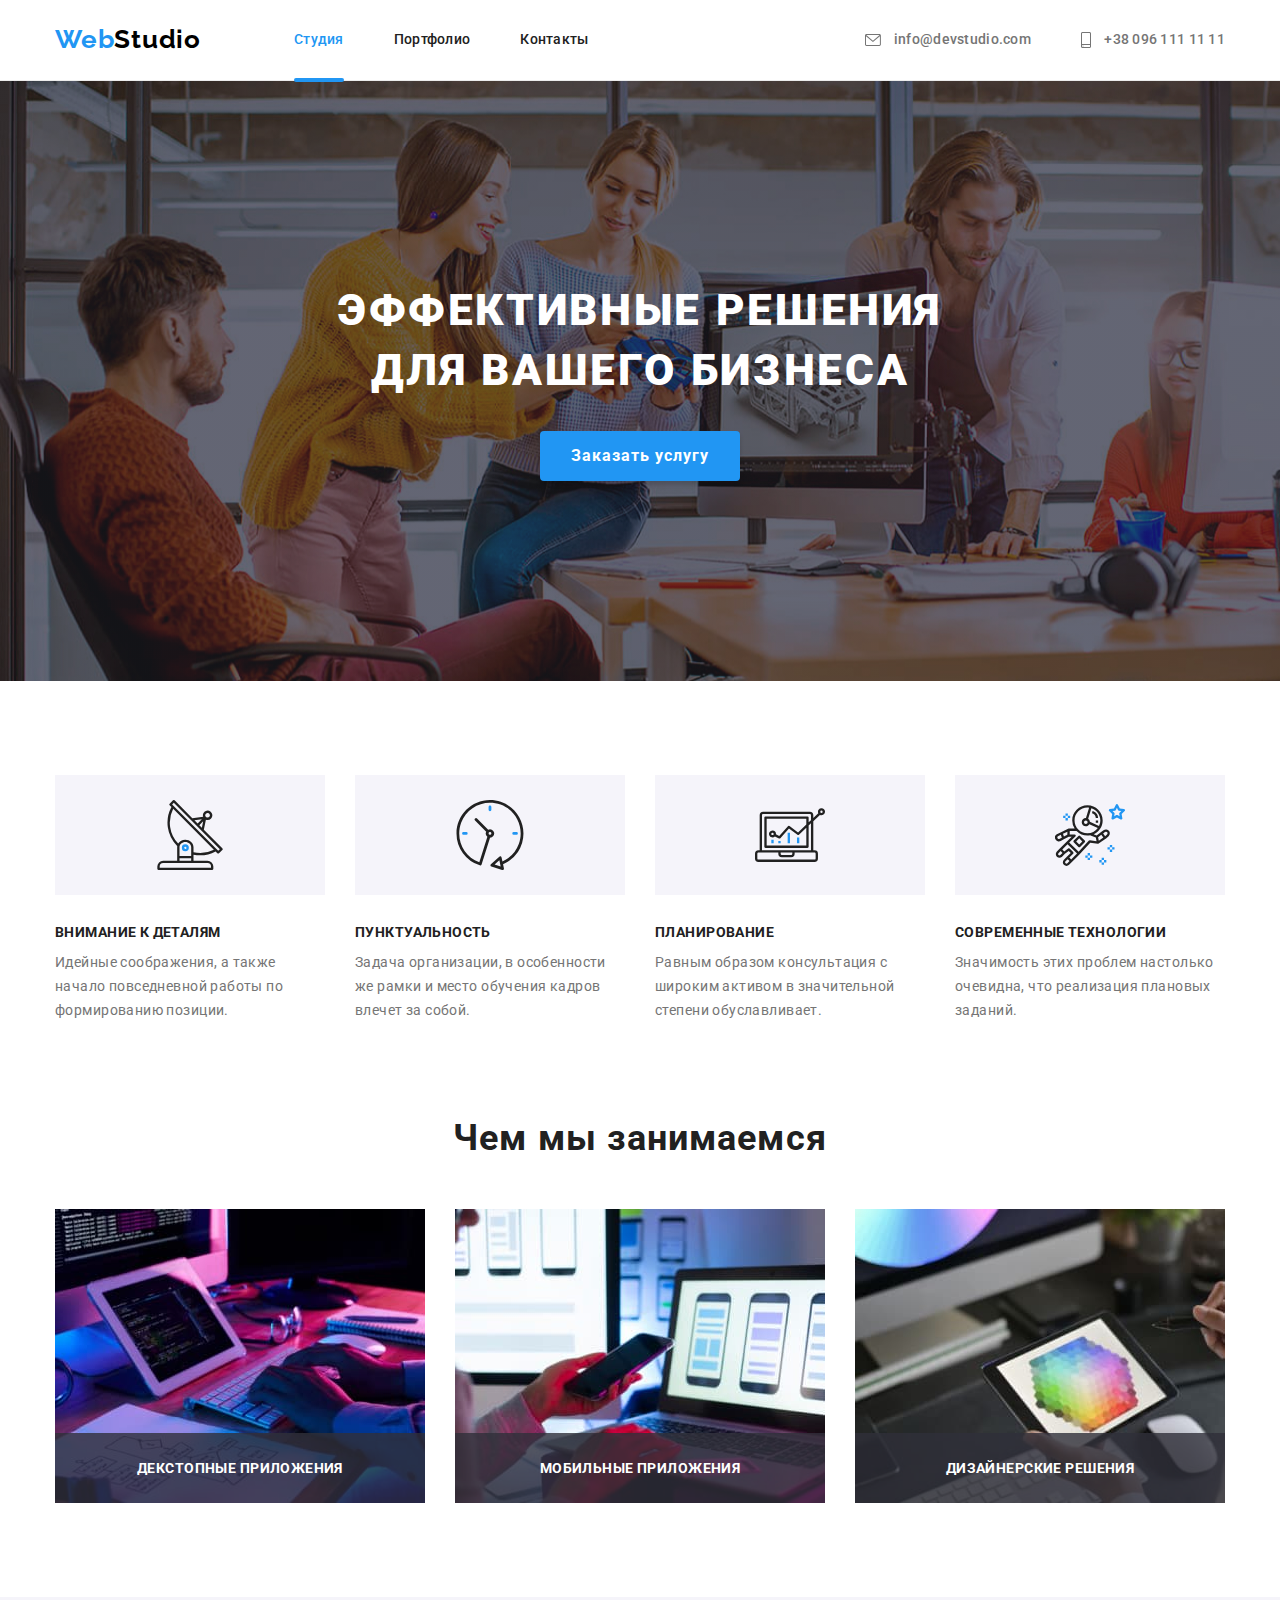
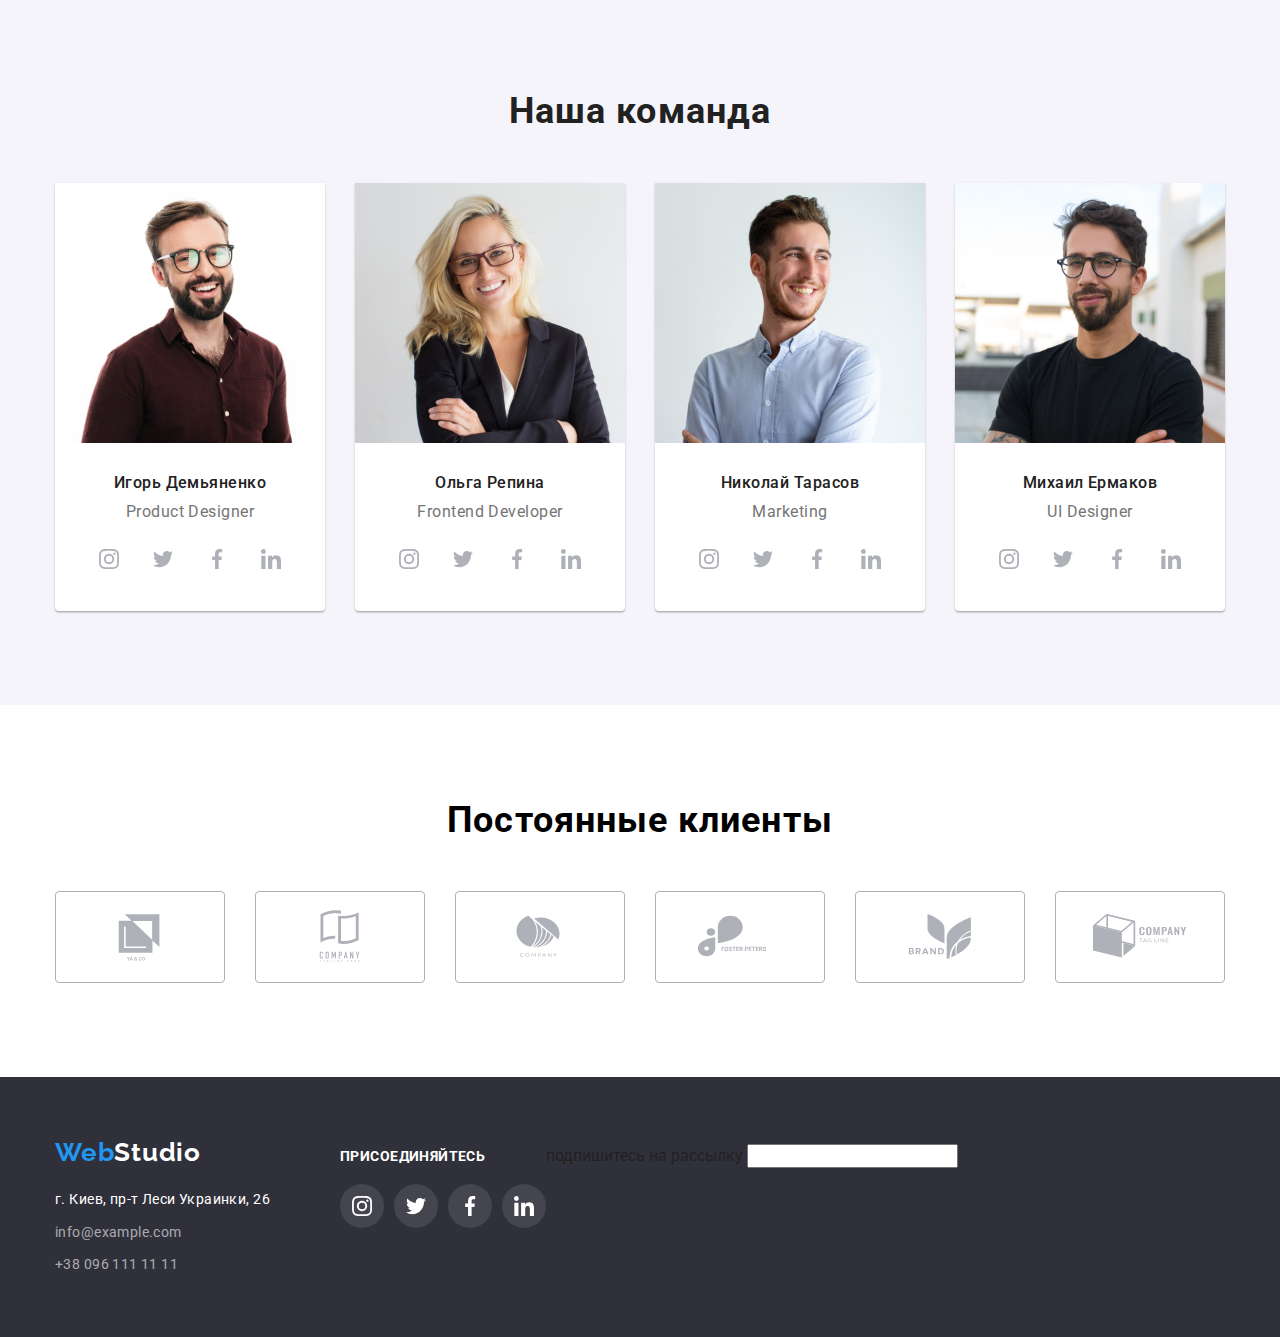
==== index.html @ 12a0716c "add last hw" ====
<!DOCTYPE html>
<html lang="ru">
  <head>
    <meta charset="UTF-8" />
    <meta http-equiv="X-UA-Compatible" content="IE=edge" />
    <meta name="viewport" content="width=device-width, initial-scale=1.0" />
    <title>WebStudio</title>

    <link rel="preconnect" href="https://fonts.googleapis.com" />
    <link rel="preconnect" href="https://fonts.gstatic.com" crossorigin />
    <link
      href="https://fonts.googleapis.com/css2?family=Raleway:wght@400;500;700;900&family=Roboto:wght@400;500;700;900&display=swap"
      rel="stylesheet"
    />

    <link rel="stylesheet" href="./CSS/modern-normalize.css" />
    <link rel="stylesheet" href="./CSS/style.css" />
  </head>
  <body>
    <header class="header">
      <div class="container header-container">
        <a href="./index.html" class="logo"><span class="logo-blue">Web</span>Studio</a>
        <nav class="navigation">
          <ul class="list nav-list">
            <li><a href="./index.html" class="link-nav current"> Студия</a></li>
            <li><a href="./portfolio.html" class="link-nav">Портфолио</a></li>
            <li><a href="#" class="link-nav">Контакты</a></li>
          </ul>
        </nav>
        <ul class="contacts list">
          <li class="contacts-item">
            <a href="mailto:info@devstudio.com" class="link-contact">
              <svg class="icon icon-contact mail" width="16" height="12">
                <use href="./images/sprites.svg#icon-mail"></use>
              </svg>
              info@devstudio.com</a
            >
          </li>
          <li class="contacts-item">
            <a href="tel:+380961111111" class="link-contact">
              <svg class="icon icon-contact tell" width="10px" height="16px">
                <use href="./images/sprites.svg#icon-tell"></use>
              </svg>
              +38 096 111 11 11</a
            >
          </li>
        </ul>
      </div>
    </header>
    <main>
      <section class="section-hero section">
        <div class="container hero-block">
          <h1 class="hero-header">
            Эффективные решения<br />
            для вашего бизнеса
          </h1>
          <button type="button" class="hero-button" data-modal-open>Заказать услугу</button>
        </div>
      </section>
      <section class="why-we section">
        <div class="container">
          <ul class="list why-we-list">
            <li>
              <div class="why-we-item">
                <svg class="icon why-we-icon" aria-label="радар" width="70px" height="70px">
                  <use href="./images/sprites.svg#icon-group1"></use>
                </svg>
              </div>
              <h3 class="why-we-header">внимание к деталям</h3>
              <p class="why-we-p">
                Идейные соображения, а также начало повседневной работы по формированию позиции.
              </p>
            </li>
            <li>
              <div class="why-we-item">
                <svg class="icon why-we-icon" aria-label="часы" width="70px" height="70px">
                  <use href="./images/sprites.svg#icon-group2"></use>
                </svg>
              </div>
              <h3 class="why-we-header">Пунктуальность</h3>
              <p class="why-we-p">
                Задача организации, в особенности же рамки и место обучения кадров влечет за собой.
              </p>
            </li>
            <li>
              <div class="why-we-item">
                <svg class="icon why-we-icon" aria-label="диаграмма" width="70px" height="70px">
                  <use href="./images/sprites.svg#icon-group3"></use>
                </svg>
              </div>
              <h3 class="why-we-header">Планирование</h3>
              <p class="why-we-p">
                Равным образом консультация с широким активом в значительной степени обуславливает.
              </p>
            </li>
            <li>
              <div class="why-we-item">
                <svg class="icon why-we-icon" aria-label="космонават" width="70px" height="70px">
                  <use href="./images/sprites.svg#icon-group4"></use>
                </svg>
              </div>
              <h3 class="why-we-header">Современные технологии</h3>
              <p class="why-we-p">
                Значимость этих проблем настолько очевидна, что реализация плановых заданий.
              </p>
            </li>
          </ul>
        </div>
      </section>
      <section class="what-we-do section">
        <div class="container">
          <h2 class="what-we-do-header">Чем мы занимаемся</h2>
          <ul class="list what-we-do-list">
            <li class="what-we-do-item">
              <img class="what-we-do-img" src="./images/box1.jpg" alt="разработка" width="370" />
              <p class="what-we-do-name">Декстопные приложения</p>
            </li>
            <li class="what-we-do-item">
              <img class="what-we-do-img" src="./images/box2.jpg" alt="оптимизация" width="370" />
              <p class="what-we-do-name">Мобильные приложения</p>
            </li>
            <li class="what-we-do-item">
              <img class="what-we-do-img" src="./images/box3.jpg" alt="дизайн" width="370" />
              <p class="what-we-do-name">Дизайнерские решения</p>
            </li>
          </ul>
        </div>
      </section>
      <section class="team section">
        <div class="container">
          <h2 class="team-header">Наша команда</h2>
          <ul class="list team-list">
            <li class="team-member">
              <img src="./images/team_card1.jpg" alt="фото product desinger" width="270" />
              <div class="team-member-card">
                <h3 class="team-member-name">Игорь Демьяненко</h3>
                <p lang="en" class="team-member-position">Product Designer</p>
                <ul class="list team-icon-list">
                  <li class="team-icon-item">
                    <a href="https://www.instagram.com/" class="team-link">
                      <svg class="icon team-icon">
                        <use
                          href="./images/sprites.svg#icon-instagram"
                          width="20px"
                          height="20px"
                        ></use></svg
                    ></a>
                  </li>
                  <li class="team-icon-item">
                    <a href="https://twitter.com/" class="team-link">
                      <svg class="icon team-icon">
                        <use
                          href="./images/sprites.svg#icon-twitter"
                          width="20px"
                          height="20px"
                        ></use></svg
                    ></a>
                  </li>
                  <li class="team-icon-item">
                    <a href="https://www.facebook.com/" class="team-link">
                      <svg class="icon team-icon">
                        <use
                          href="./images/sprites.svg#icon-facebook"
                          width="20px"
                          height="20px"
                        ></use></svg
                    ></a>
                  </li>
                  <li class="team-icon-item">
                    <a href="https://linkedin.com/" class="team-link">
                      <svg class="icon team-icon">
                        <use
                          href="./images/sprites.svg#icon-linkedin"
                          width="20px"
                          height="20px"
                        ></use></svg
                    ></a>
                  </li>
                </ul>
              </div>
            </li>
            <li class="team-member">
              <img src="./images/team_card2.jpg" alt="фото frontend developer" width="270" />
              <div class="team-member-card">
                <h3 class="team-member-name">Ольга Репина</h3>
                <p lang="en" class="team-member-position">Frontend Developer</p>
                <ul class="list team-icon-list">
                  <li class="team-icon-item">
                    <a href="https://www.instagram.com/" class="team-link">
                      <svg class="icon team-icon">
                        <use
                          href="./images/sprites.svg#icon-instagram"
                          width="20px"
                          height="20px"
                        ></use></svg
                    ></a>
                  </li>
                  <li class="team-icon-item">
                    <a href="https://twitter.com/" class="team-link">
                      <svg class="icon team-icon">
                        <use
                          href="./images/sprites.svg#icon-twitter"
                          width="20px"
                          height="20px"
                        ></use></svg
                    ></a>
                  </li>
                  <li class="team-icon-item">
                    <a href="https://www.facebook.com/" class="team-link">
                      <svg class="icon team-icon">
                        <use
                          href="./images/sprites.svg#icon-facebook"
                          width="20px"
                          height="20px"
                        ></use></svg
                    ></a>
                  </li>
                  <li class="team-icon-item">
                    <a href="https://linkedin.com/" class="team-link">
                      <svg class="icon team-icon">
                        <use
                          href="./images/sprites.svg#icon-linkedin"
                          width="20px"
                          height="20px"
                        ></use></svg
                    ></a>
                  </li>
                </ul>
              </div>
            </li>
            <li class="team-member">
              <img src="./images/team_card3.jpg" alt="фото marketing manager" width="270" />
              <div class="team-member-card">
                <h3 class="team-member-name">Николай Тарасов</h3>
                <p lang="en" class="team-member-position">Marketing</p>
                <ul class="list team-icon-list">
                  <li class="team-icon-item">
                    <a href="https://www.instagram.com/" class="team-link">
                      <svg class="icon team-icon">
                        <use
                          href="./images/sprites.svg#icon-instagram"
                          width="20px"
                          height="20px"
                        ></use></svg
                    ></a>
                  </li>
                  <li class="team-icon-item">
                    <a href="https://twitter.com/" class="team-link">
                      <svg class="icon team-icon">
                        <use
                          href="./images/sprites.svg#icon-twitter"
                          width="20px"
                          height="20px"
                        ></use></svg
                    ></a>
                  </li>
                  <li class="team-icon-item">
                    <a href="https://www.facebook.com/" class="team-link">
                      <svg class="icon team-icon">
                        <use
                          href="./images/sprites.svg#icon-facebook"
                          width="20px"
                          height="20px"
                        ></use></svg
                    ></a>
                  </li>
                  <li class="team-icon-item">
                    <a href="https://linkedin.com/" class="team-link">
                      <svg class="icon team-icon">
                        <use
                          href="./images/sprites.svg#icon-linkedin"
                          width="20px"
                          height="20px"
                        ></use></svg
                    ></a>
                  </li>
                </ul>
              </div>
            </li>
            <li class="team-member">
              <img src="./images/team_card4.jpg" alt="фото UI Designer" width="270" />
              <div class="team-member-card">
                <h3 class="team-member-name">Михаил Ермаков</h3>
                <p lang="en" class="team-member-position">UI Designer</p>
                <ul class="list team-icon-list">
                  <li class="team-icon-item">
                    <a href="https://www.instagram.com/" class="team-link">
                      <svg class="icon team-icon">
                        <use
                          href="./images/sprites.svg#icon-instagram"
                          width="20px"
                          height="20px"
                        ></use></svg
                    ></a>
                  </li>
                  <li class="team-icon-item">
                    <a href="https://twitter.com/" class="team-link">
                      <svg class="icon team-icon">
                        <use
                          href="./images/sprites.svg#icon-twitter"
                          width="20px"
                          height="20px"
                        ></use></svg
                    ></a>
                  </li>
                  <li class="team-icon-item">
                    <a href="https://www.facebook.com/" class="team-link">
                      <svg class="icon team-icon">
                        <use
                          href="./images/sprites.svg#icon-facebook"
                          width="20px"
                          height="20px"
                        ></use></svg
                    ></a>
                  </li>
                  <li class="team-icon-item">
                    <a href="https://linkedin.com/" class="team-link">
                      <svg class="icon team-icon">
                        <use
                          href="./images/sprites.svg#icon-linkedin"
                          width="20px"
                          height="20px"
                        ></use></svg
                    ></a>
                  </li>
                </ul>
              </div>
            </li>
          </ul>
        </div>
      </section>
      <section class="section">
        <div class="container">
          <h2 class="clients-header">Постоянные клиенты</h2>
          <ul class="list clients-list">
            <li class="clients-item">
              <a href="#" class="clients-link"
                ><svg class="icon clients-icon" width="106px" height="60px">
                  <use href="./images/sprites.svg#icon-logo1"></use></svg
              ></a>
            </li>
            <li class="clients-item">
              <a href="#" class="clients-link"
                ><svg class="icon clients-icon" width="106px" height="60px">
                  <use href="./images/sprites.svg#icon-logo2"></use></svg
              ></a>
            </li>
            <li class="clients-item">
              <a href="#" class="clients-link"
                ><svg class="icon clients-icon" width="106px" height="60px">
                  <use href="./images/sprites.svg#icon-logo3"></use></svg
              ></a>
            </li>
            <li class="clients-item">
              <a href="#" class="clients-link"
                ><svg class="icon clients-icon" width="106px" height="60px">
                  <use href="./images/sprites.svg#icon-logo4"></use></svg
              ></a>
            </li>
            <li class="clients-item">
              <a href="#" class="clients-link"
                ><svg class="icon clients-icon" width="106px" height="60px">
                  <use href="./images/sprites.svg#icon-logo5"></use></svg
              ></a>
            </li>
            <li class="clients-item">
              <a href="#" class="clients-link"
                ><svg class="icon clients-icon" width="106px" height="60px">
                  <use href="./images/sprites.svg#icon-logo6"></use></svg
              ></a>
            </li>
          </ul>
        </div>
      </section>
    </main>
    <footer class="footer">
      <div class="container footer-content">
        <div class="footer-address">
          <a href="./index.html" class="footer-logo"
            ><span class="footer-logo-blue">Web</span>Studio</a
          >
          <address class="footer-list">
            <ul class="footer-address-list">
              <li>
                <a
                  href="https://goo.gl/maps/sKUV3N8SFqWd6LK18"
                  class="footer-address-map"
                  target="_blank"
                >
                  г. Киев, пр-т Леси Украинки, 26</a
                >
              </li>
              <li>
                <a href="mailto:info@example.com" class="footer-address-link">info@example.com</a>
              </li>
              <li><a href="tel:+380961111111" class="footer-address-link">+38 096 111 11 11</a></li>
            </ul>
          </address>
        </div>
        <div class="footer-social">
          <p class="invite">присоединяйтесь</p>
          <ul class="list footer-icon-list">
            <li class="footer-icon-item">
              <a href="https://www.instagram.com/" class="footer-link">
                <svg class="icon footer-icon">
                  <use
                    href="./images/sprites.svg#icon-instagram"
                    width="20px"
                    height="20px"
                  ></use></svg
              ></a>
            </li>
            <li class="footer-icon-item">
              <a href="https://twitter.com/" class="footer-link">
                <svg class="icon footer-icon">
                  <use
                    href="./images/sprites.svg#icon-twitter"
                    width="20px"
                    height="20px"
                  ></use></svg
              ></a>
            </li>
            <li class="footer-icon-item">
              <a href="https://www.facebook.com/" class="footer-link">
                <svg class="icon footer-icon">
                  <use
                    href="./images/sprites.svg#icon-facebook"
                    width="20px"
                    height="20px"
                  ></use></svg
              ></a>
            </li>
            <li class="footer-icon-item">
              <a href="https://linkedin.com/" class="footer-link">
                <svg class="icon footer-icon">
                  <use
                    href="./images/sprites.svg#icon-linkedin"
                    width="20px"
                    height="20px"
                  ></use></svg
              ></a>
            </li>
          </ul>
        </div>
        <div class="subscript">
          <form name="subacript_form" autocomplete="on">
            <label for="subscript_mail">подпишитесь на рассылку</label>
            <input type="mail" name="subscript_mail" />
          </form>
        </div>
      </div>
    </footer>
    <div class="backdrop is-hidden" data-modal>
      <div class="modal">
        <button type="button" class="close-button" data-modal-close>
          <svg class="icon" width="30px" height="30px">
            <use href="./images/sprites.svg#icon-close"></use>
          </svg>
        </button>
      </div>
    </div>
    <script src="./js/modal.js"></script>
  </body>
</html>
---- CSS/style.css ----
:root {
  --main-color: #212121;
  --second-color: #757575;
  --hover-color: #2196f3;
  --contrast-color: #ffffff;
  --third-color: #000000;
  --hero-background-color: #2f303a;
  --footer-background-color: #2f303a;
  --elements-background-color: #ffffff;
  --second-background-color: #f5f4fa;
  --page-background-color: #ffffff;
  --adress-color: rgba(255, 255, 255, 0.6);
  --heder-line: #ececec;
  --social-link: #afb1b8;
  --clients-link: #afb1b8;
  --footer-social: #ffffff;
  --animation-duration: 250ms;
  --animation-timing: cubic-bezier(0.4, 0, 0.2, 1);
}
p,
h1,
h2,
h3,
h4,
h5,
h6 {
  margin: 0;
}
ul {
  margin: 0;
  padding: 0;
}

body {
  font-family: 'Roboto', sans-serif;
  color: var(--main-color);
  background-color: var(--page-background-color);
}
.container {
  width: 1200px;
  padding: 0px 15px;
  margin: 0 auto;
}
.section {
  padding: 94px 0;
}
.icon {
  display: inline-block;
  width: 1em;
  height: 1em;
  fill: currentColor;
}
.header {
  border-bottom: 1px solid var(--heder-line);
}
.header-container {
  display: flex;
}

.navigation {
  margin-left: 93px;
}
.nav-list {
  display: flex;
}
.nav-list > li:nth-child(n + 2) {
  margin-left: 50px;
}
.visually-hidden {
  position: absolute !important;
  clip: rect(1px 1px 1px 1px);
  clip: rect(1px, 1px, 1px, 1px);
  padding: 0 !important;
  border: 0 !important;
  height: 1px !important;
  width: 1px !important;
  overflow: hidden;
}
.logo {
  font-family: Raleway, sans-serif;

  font-weight: 700;
  font-size: 26px;
  line-height: 1.19;

  letter-spacing: 0.03em;
  text-decoration: none;
  color: var(--third-color);
  padding: 24px 0;
}
.logo-blue {
  color: var(--hover-color);
}
.navigation {
  margin-right: auto;
  font-weight: 500;
  font-size: 14px;
  line-height: 1.14;
  letter-spacing: 0.02em;
  background-color: var(--elements-background-color);
}

.link-nav {
  display: block;
  text-decoration: none;
  color: var(--main-color);
  padding: 32px 0;
  transition-property: color;
  transition-duration: var(--animation-duration);
  transition-timing-function: var(--animation-timing);
}
.link-nav:focus,
.link-nav:hover {
  color: var(--hover-color);
}
.current {
  color: var(--hover-color);
  position: relative;
}
.current::after {
  content: '';
  width: 100%;
  height: 4px;
  background-color: var(--hover-color);
  border-radius: 2px;
  position: absolute;
  left: 0;
  bottom: -2px;
}

.contacts {
  font-weight: 500;
  font-size: 14px;
  line-height: 1.14;
  letter-spacing: 0.02em;
  display: flex;
}
.contacts > li:nth-child(n + 2) {
  margin-left: 50px;
}
.icon-contact {
  vertical-align: middle;
  margin-right: 10px;
}
.mail {
  width: 16px;
  height: 12px;
}
.tell {
  width: 10px;
  height: 16px;
}
.link-contact {
  display: block;
  text-decoration: none;
  color: var(--second-color);
  padding: 32px 0;
  transition-property: color;
  transition-duration: var(--animation-duration);
  transition-timing-function: var(--animation-timing);
}
.link-contact:hover,
.link-contact:focus {
  color: var(--hover-color);
}

.icon-contact:hover,
.icon-contact:focus {
  fill: var(--hover-color);
}

.section-hero {
  background: var(--hero-background-color);
  max-width: 1600px;
  margin: 0 auto;
  background-image: linear-gradient(to right, rgba(47, 48, 58, 0.4), rgba(47, 48, 58, 0.4)),
    url(../images/hero-background.jpg);

  background-repeat: no-repeat;
  background-size: cover;
  padding: 200px 0;
}
.hero-block {
  display: flex;
  flex-direction: column;
  align-items: center;
}
.hero-header {
  font-weight: 900;
  font-size: 44px;
  line-height: 1.36;
  /* or 136% */

  text-align: center;
  letter-spacing: 0.06em;
  text-transform: uppercase;

  color: var(--contrast-color);
}
.hero-button {
  font-family: inherit;
  background: var(--hover-color);
  box-shadow: 0px 4px 4px rgba(0, 0, 0, 0.15);
  border-radius: 4px;
  font-weight: 700;
  font-size: 16px;
  line-height: 1.87;
  border: 0px;
  /* identical to box height, or 187% */

  align-items: center;
  text-align: center;
  letter-spacing: 0.06em;
  cursor: pointer;
  color: var(--contrast-color);
  width: 200px;
  height: 50px;
  margin-top: 30px;
}
.backdrop {
  position: fixed;
  top: 0;
  left: 0;
  width: 100vw;
  height: 100vh;
  background-color: rgba(0, 0, 0, 0.2);
  opacity: 1;
  visibility: visible;
  /* transition: opacity 250ms cubic-bezier(0.4, 0, 0.2, 1),
    visibility 250ms cubic-bezier(0.4, 0, 0.2, 1); */
  transition-property: opacity, visibility;
  transition-duration: var(--animation-duration), var(--animation-duration);
  transition-timing-function: var(--animation-timing), var(--animation-timing);
}
.modal {
  position: absolute;
  top: 50%;
  left: 50%;
  width: 528px;
  min-height: 581px;
  background-color: var(--elements-background-color);
  box-shadow: 0px 1px 3px rgba(0, 0, 0, 0.12), 0px 1px 1px rgba(0, 0, 0, 0.14),
    0px 2px 1px rgba(0, 0, 0, 0.2);
  border-radius: 4px;
  opacity: 1;
  transform: scale(1) translate(-50%, -50%);
  transition-property: transform;
  transition-duration: var(--animation-duration);
  transition-timing-function: var(--animation-timing);
}
.backdrop.is-hidden .modal {
  transform: scale(3) translate(0) rotate(360deg);
}
.is-hidden {
  visibility: hidden;
  opacity: 0;
  pointer-events: none;
}
.close-button {
  position: absolute;
  top: 10px;
  right: 10px;
  width: 30px;
  height: 30px;
  background-color: transparent;
  display: flex;
  align-items: center;
  justify-content: center;
  border: 1px solid var(--second-color);
  border-radius: 50%;
}
.list {
  list-style-type: none;
}
.why-we-list {
  display: flex;
  justify-content: center;
  align-items: center;
}
.why-we-list > li {
  flex-basis: calc((100% - 3 * 30px) / 4);
}
.why-we-list > li:nth-child(n + 2) {
  margin-left: 30px;
}
.why-we-item {
  width: 270px;
  height: 120px;
  background-color: var(--second-background-color);
  /* padding: 25px 100px; */
  margin-bottom: 30px;
  display: flex;
  justify-content: center;
  align-items: center;
}
.why-we-icon {
  width: 70px;
  height: 70px;
}
.why-we-header {
  font-weight: 700;
  font-size: 14px;
  line-height: 1.14;
  letter-spacing: 0.03em;
  text-transform: uppercase;
  color: var(--main-color);
  margin-bottom: 10px;
}
.why-we-p {
  font-size: 14px;
  line-height: 1.71;
  /* or 171% */

  letter-spacing: 0.03em;
  color: var(--second-color);

  min-width: 260px;
}
.what-we-do {
  padding-top: 0;
}
.what-we-do-header {
  font-weight: 700;
  font-size: 36px;
  line-height: 1.17;
  text-align: center;
  letter-spacing: 0.03em;
  color: var(--main-color);
  margin-bottom: 50px;
}
.what-we-do-list {
  display: flex;
}
.what-we-do-item {
  /* display: flex; */

  position: relative;
}
.what-we-do-img {
  display: block;
  max-width: 100%;
  height: auto;
}
.what-we-do-list > li:nth-child(n + 2) {
  margin-left: 30px;
}
.what-we-do-name {
  display: flex;
  justify-content: center;
  align-items: center;
  position: absolute;
  bottom: 0;
  width: 100%;
  height: 70px;
  background: rgba(47, 48, 58, 0.8);
  font-weight: 700;
  font-size: 14px;
  line-height: 16px;
  text-align: center;
  letter-spacing: 0.03em;
  text-transform: uppercase;
  color: var(--contrast-color);
}
.team {
  background: var(--second-background-color);
}
.team-header {
  font-style: normal;
  font-weight: 700;
  font-size: 36px;
  line-height: 1.16;
  text-align: center;
  letter-spacing: 0.03em;
  color: var(--main-color);
  margin-bottom: 50px;
}
.team-list {
  display: flex;
}
.team-list > li:nth-child(n + 2) {
  margin-left: 30px;
}
.team-member {
  background: var(--contrast-color);
  box-shadow: 0px 1px 3px rgba(0, 0, 0, 0.12), 0px 1px 1px rgba(0, 0, 0, 0.14),
    0px 2px 1px rgba(156, 138, 138, 0.2);
  border-radius: 0px 0px 4px 4px;
}
.team-member > img {
  display: block;
  max-width: 100%;
  height: auto;
}
.team-member-card {
  box-sizing: border-box;
  padding: 30px 32px;
}
.team-member-name {
  font-weight: 500;
  font-size: 16px;
  line-height: 1.19;

  margin-bottom: 10px;
  text-align: center;
  letter-spacing: 0.03em;
  color: var(--main-color);
}
.team-member-position {
  font-style: normal;
  font-weight: normal;
  font-size: 16px;
  line-height: 1.19;

  text-align: center;
  letter-spacing: 0.03em;
  color: var(--second-color);
  margin-bottom: 16px;
}

.team-icon-list {
  display: flex;
  justify-content: center;
  /* padding: 0 32px; */
}
.team-icon-item {
  width: 44px;
  height: 44px;
  margin-left: 10px;
}
.team-icon-item:first-child {
  margin-left: 0;
}
.team-link {
  display: flex;
  align-items: center;
  justify-content: center;
  width: 100%;
  height: 100%;
  border-radius: 50%;
  color: var(--social-link);
  transition-property: background, color;
  transition-duration: var(--animation-duration), var(--animation-duration);
  transition-timing-function: var(--animation-timing), var(--animation-timing);
}
.team-link:hover,
.team-link:focus {
  background-color: var(--hover-color);
  color: var(--contrast-color);
}
.team-icon {
  display: block;
  width: 20px;
  height: 20px;
  fill: currentColor;
}

.clients-header {
  font-weight: 700;
  font-size: 36px;
  line-height: 42px;
  text-align: center;
  letter-spacing: 0.03em;
  color: var(--third-color);
  margin-bottom: 50px;
}
.clients-list {
  display: flex;
  justify-content: center;
  align-items: center;
}
.clients-item {
  margin-left: 30px;
  width: 170px;
  height: 92px;
}
.clients-item:first-child {
  margin-left: 0;
}
.clients-link {
  display: flex;
  justify-content: center;
  align-items: center;
  width: 100%;
  height: 100%;
  color: var(--clients-link);
  border: 1px solid var(--social-link);
  border-radius: 4px;
  transition-property: color, border;
  transition-duration: var(--animation-duration), var(--animation-duration);
  transition-timing-function: var(--animation-timing), var(--animation-timing);
}
/* .clients-item:hover,
.clients-item:focus {
  border: 1px solid var(--hover-color);
  border-radius: 4px;
} */
.clients-link:hover,
.clients-link:focus {
  border: 1px solid var(--hover-color);
  color: var(--hover-color);
}
.clients-icon {
  width: 106px;
  height: 60px;
  fill: currentColor;
}

.footer {
  background-color: var(--footer-background-color);
  padding: 60px 0;
}
.footer-content {
  display: flex;
  align-items: baseline;
}
.footer-address {
  margin-right: 70px;
}
.footer-logo {
  font-family: Raleway, sans-serif;
  font-style: normal;
  font-weight: bold;
  font-size: 26px;
  line-height: 1.19;
  text-decoration: none;
  letter-spacing: 0.03em;

  color: var(--contrast-color);
}
.footer-logo-blue {
  color: var(--hover-color);
}
.footer-list {
  margin-top: 20px;
}
.footer-address-list {
  list-style-type: none;
  font-style: normal;
}
.footer-address-list > li {
  margin-bottom: 9px;
}
.footer-address-list > li:last-child {
  margin-bottom: 0;
}
.footer-address-map {
  font-style: normal;
  font-weight: normal;
  font-size: 14px;
  line-height: 1.71;
  /* or 171% */

  letter-spacing: 0.03em;
  text-decoration: none;
  color: var(--contrast-color);
}
.footer-address-link {
  text-decoration: none;

  font-size: 14px;
  line-height: 1.71;
  /* or 171% */

  letter-spacing: 0.03em;

  color: var(--adress-color);
  transition-property: color;
  transition-duration: var(--animation-duration);
  transition-timing-function: var(--animation-timing);
}
.footer-address-link:focus,
.footer-address-link:hover {
  color: var(--hover-color);
}
/* .footer-social {
  margin-left: 70px;
} */

.invite {
  font-weight: 700;
  font-size: 14px;
  line-height: 16px;
  letter-spacing: 0.03em;
  text-transform: uppercase;
  color: var(--contrast-color);
  margin-bottom: 20px;
}
.footer-icon-list {
  display: flex;
  justify-content: center;
}
.footer-icon-item {
  width: 44px;
  height: 44px;
  margin-left: 10px;
}
.footer-icon-item:first-child {
  margin-left: 0;
}

.footer-link {
  display: flex;
  align-items: center;
  justify-content: center;
  width: 100%;
  height: 100%;
  border-radius: 50%;
  background: rgba(255, 255, 255, 0.1);
  color: var(--footer-social);
  transition-property: background;
  transition-duration: var(--animation-duration);
  transition-timing-function: var(--animation-timing);
}
.footer-link:hover,
.footer-link:focus {
  background-color: var(--hover-color);
}
.footer-icon {
  display: block;
  width: 20px;
  height: 20px;
  fill: currentColor;
}
.footer-icon:hover,
.footer-icon:focus {
  background-color: var(--hover-color);
}

.portfolio-list {
  display: flex;
  justify-content: center;
  margin-bottom: 50px;
}
.portfolio-list > li:nth-child(n + 2) {
  margin-left: 8px;
}
.portfolio-list-buttons {
  background-color: var(--second-background-color);
  border-radius: 4px;
  border: 0;
  cursor: pointer;
  font-weight: 700;
  font-size: 16px;
  line-height: 1.62;
  /* identical to box height, or 162% */
  padding: 6px 22px;
  text-align: center;
  letter-spacing: 0.03em;
  color: var(--main-color);
  transition-property: background, color, box-shadow;
  transition-duration: var(--animation-duration), var(--animation-duration),
    var(--animation-duration);
  transition-timing-function: var(--animation-timing), var(--animation-timing),
    var(--animation-timing);
}
.portfolio-list-buttons:focus,
.portfolio-list-buttons:hover,
.current-porfolio-list {
  color: var(--contrast-color);
  background-color: var(--hover-color);
  box-shadow: 0px 3px 1px rgba(0, 0, 0, 0.1), 0px 1px 2px rgba(0, 0, 0, 0.08),
    0px 2px 2px rgba(0, 0, 0, 0.12);
}
.portfolio-projects-list {
  display: flex;
  flex-wrap: wrap;
  margin-top: -30px;
  margin-left: -30px;
}
.portfolio-projects-list > li {
  flex-basis: calc((100% - 3 * 30px) / 3);
  margin-left: 30px;
  margin-top: 30px;
}
.portfolio-pojects-item {
  display: block;
  background-color: var(--contrast-color);
}
.portfolio-pojects-link > img {
  display: block;
  max-width: 100%;
  height: auto;
}
.portfolio-pojects-link {
  text-decoration: none;
  display: block;
  transition-property: box-shadow;
  transition-duration: var(--animation-duration);
  transition-timing-function: var(--animation-timing);
}

.portfolio-pojects-link:hover,
.portfolio-pojects-link:focus {
  box-shadow: 0px 4px 4px rgba(0, 0, 0, 0.25);
}
.portfolio-overflow {
  position: relative;
  overflow: hidden;
}
.portfolio-overflow-object {
  position: absolute;
  width: 100%;
  height: 100%;
  bottom: 0;
  left: 0;
  background-color: rgba(33, 150, 243, 0.9);
  color: var(--contrast-color);
  padding: 63px 23px;
  font-weight: 400;
  font-size: 18px;
  line-height: 1.56em;
  /* or 156% */
  letter-spacing: 0.03em;
  transform: translatey(101%);
  transition-property: transform;
  transition-duration: var(--animation-duration);
  transition-timing-function: var(--animation-timing);
}
.portfolio-pojects-link:hover .portfolio-overflow-object,
.portfolio-pojects-link:focus .portfolio-overflow-object {
  transform: translatey(0);
}
.portfolio-project {
  border: 1px solid #eeeeee;
  border-top: 0;
  box-sizing: border-box;
  padding: 20px 24px;
}
.portfolio-project-name {
  font-style: normal;
  font-weight: 700;
  font-size: 18px;
  line-height: 2;
  /* identical to box height, or 200% */

  letter-spacing: 0.06em;
  margin-bottom: 4px;
  color: var(--main-color);
}
.portfolio-project-type {
  font-size: 16px;
  line-height: 1.87;
  /* identical to box height, or 187% */

  letter-spacing: 0.03em;
  color: var(--second-color);
}
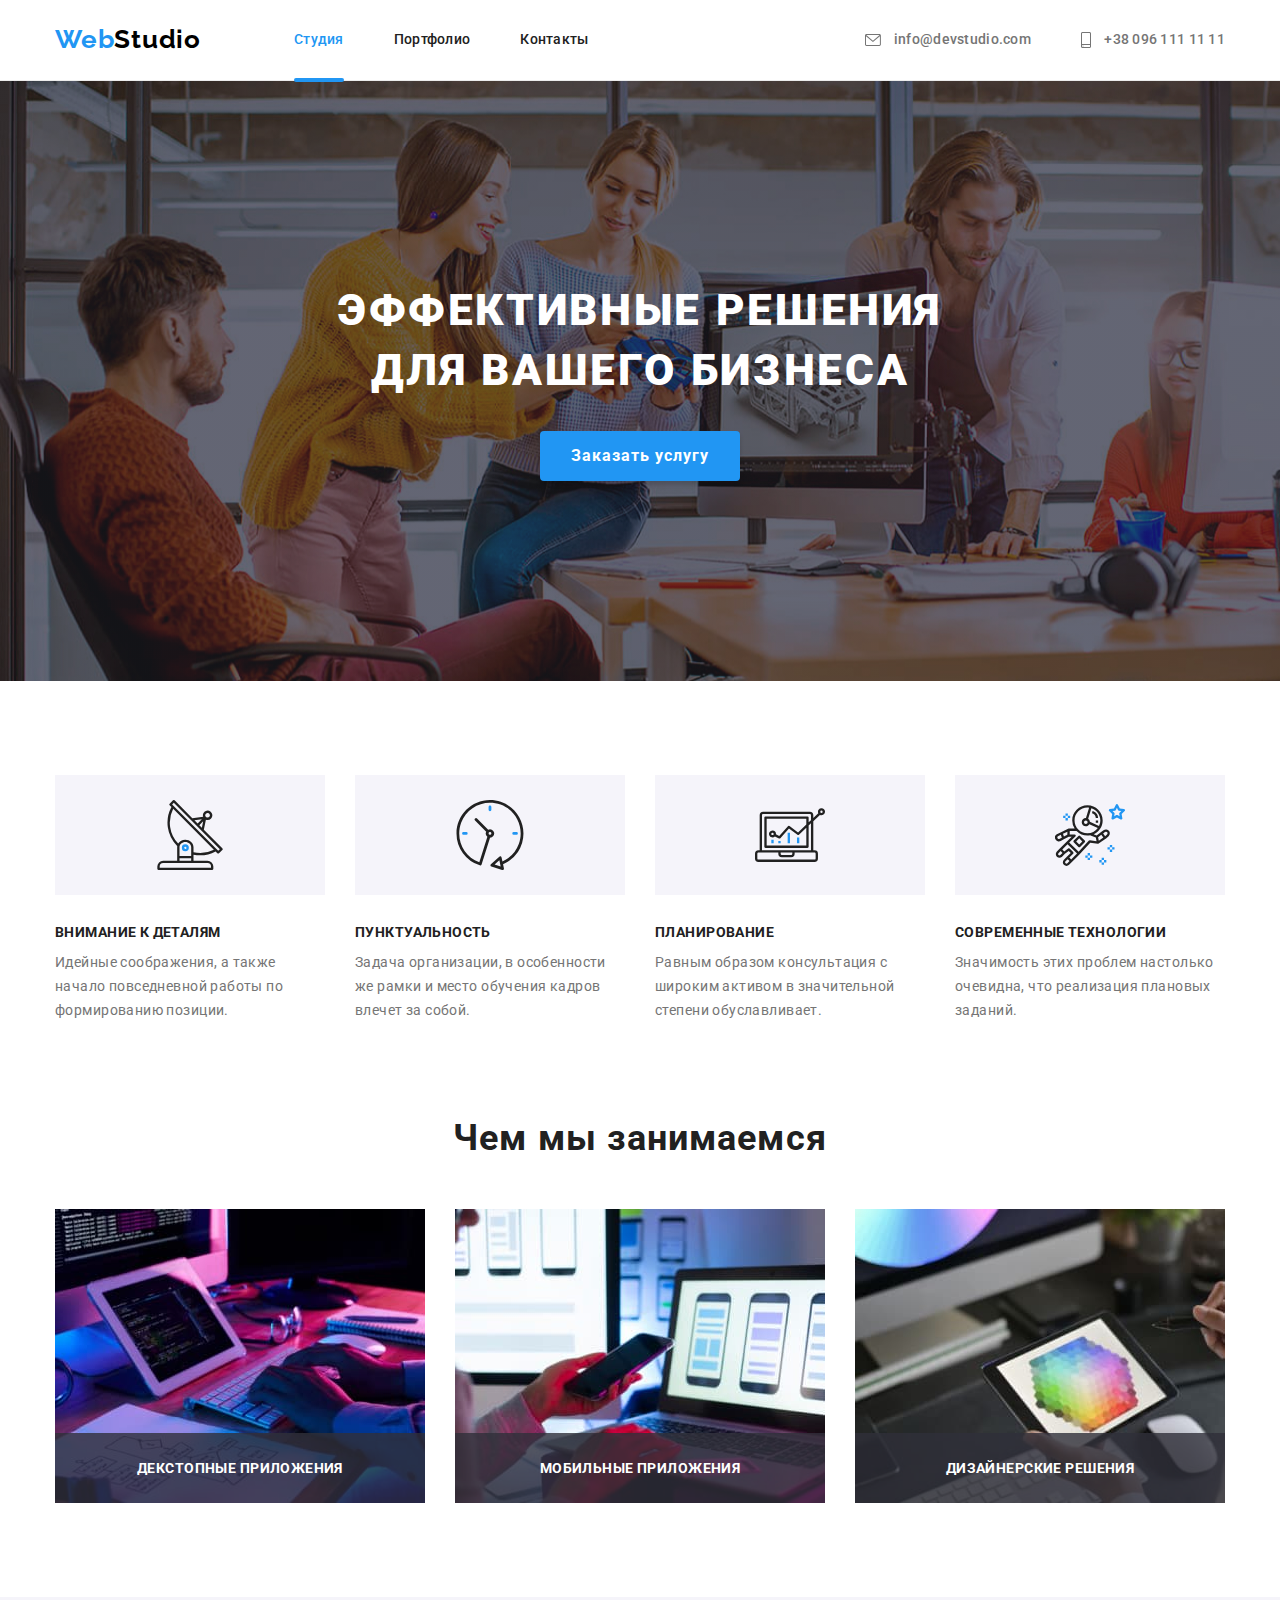
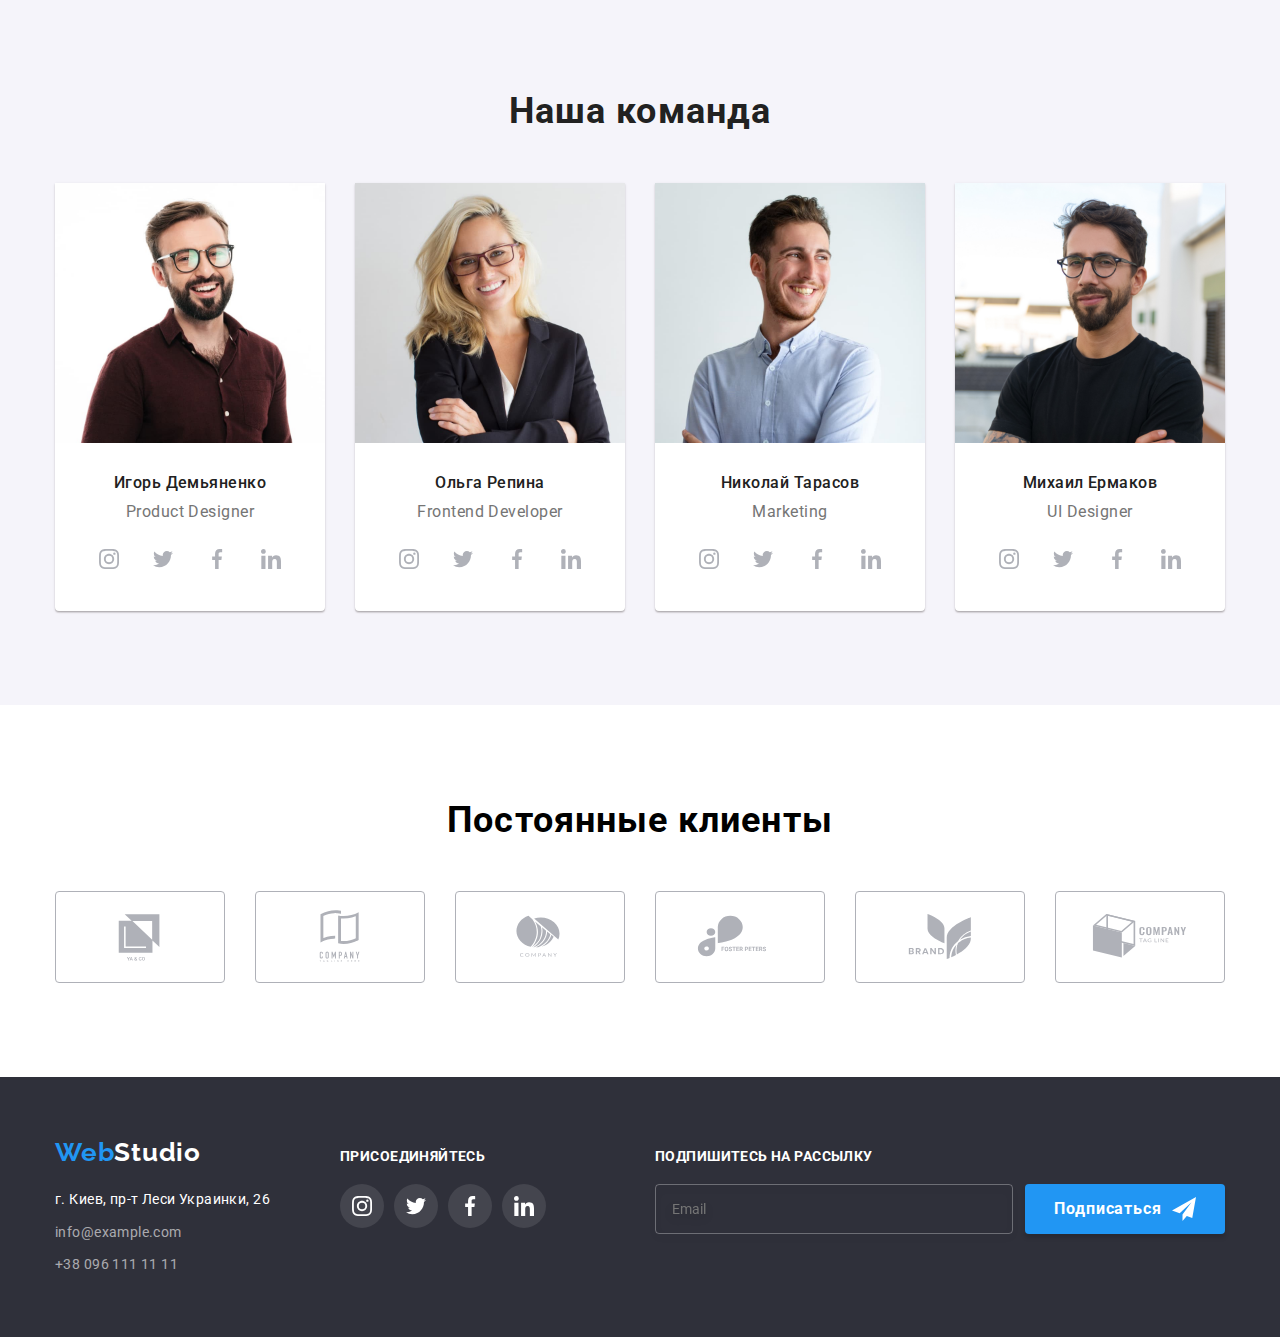
==== commit ce891080: "finish hw v1.0" ====
--- a/index.html
+++ b/index.html
@@ -443,9 +443,23 @@
           </ul>
         </div>
         <div class="subscript">
-          <form name="subacript_form" autocomplete="on">
+          <form name="subacript_form" autocomplete="on" class="subacript-form">
             <label for="subscript_mail">подпишитесь на рассылку</label>
-            <input type="mail" name="subscript_mail" />
+            <div class="suscript-row">
+              <input
+                type="mail"
+                name="subscript_mail"
+                id="subscript_mail"
+                class="subscript-mail"
+                placeholder="Email"
+              />
+              <button type="submit" class="subscript-button">
+                Подписаться
+                <svg class="icon icon-send" width="24px" height="24px">
+                  <use href="./images/sprites.svg#icon-send"></use>
+                </svg>
+              </button>
+            </div>
           </form>
         </div>
       </div>
@@ -457,6 +471,64 @@
             <use href="./images/sprites.svg#icon-close"></use>
           </svg>
         </button>
+        <h2 class="modal-header">Оставьте свои данные, мы вам перезвоним</h2>
+        <form name="order_form" autocomplete="on" class="order-form">
+          <div class="order-form-field">
+            <label for="order_name" class="order-form-label">Имя</label>
+            <div class="order-form-icon">
+              <input type="text" name="order_name" id="order_name" class="order-form-input" />
+              <svg class="icon input-icon" width="18px" height="18px">
+                <use href="./images/sprites.svg#icon-person-form"></use>
+              </svg>
+            </div>
+          </div>
+          <div class="order-form-field">
+            <label for="order_tell" class="order-form-label">Телефон</label>
+            <div class="order-form-icon">
+              <input type="tell" name="order_tell" id="order_tell" class="order-form-input" />
+              <svg class="icon input-icon" width="18px" height="18px">
+                <use href="./images/sprites.svg#icon-phone-form"></use>
+              </svg>
+            </div>
+          </div>
+          <div class="order-form-field">
+            <label for="order_mail" class="order-form-label">Почта</label>
+            <div class="order-form-icon">
+              <input type="mail" name="order_mail" id="order_mail" class="order-form-input" />
+              <svg class="icon input-icon" width="18px" height="18px">
+                <use href="./images/sprites.svg#icon-email-form"></use>
+              </svg>
+            </div>
+          </div>
+          <div class="order-form-field">
+            <label for="order_comment" class="order-form-label">Комментарий</label>
+            <textarea
+              name="order_comment"
+              id="order_comment"
+              placeholder="Введите текст"
+              class="order-form-comment"
+            ></textarea>
+          </div>
+          <div class="order-form-checkbox">
+            <input
+              type="checkbox"
+              name="order_policy"
+              id="order_policy"
+              class="order-form-checkbox-input visually-hidden"
+            />
+            <label for="order_policy" class="order-policy">
+              <span>
+                <svg class="icon icon-check" width="11px" height="8px">
+                  <use href="./images/sprites.svg#icon-check"></use>
+                </svg> </span
+              >Соглашаюсь с рассылкой и принимаю
+              <a href="#" class="order-policy-link">Условия договора</a></label
+            >
+          </div>
+          <div class="order-form-buttom">
+            <button type="submit" class="order-buttom">Отправить</button>
+          </div>
+        </form>
       </div>
     </div>
     <script src="./js/modal.js"></script>
--- a/CSS/style.css
+++ b/CSS/style.css
@@ -16,6 +16,10 @@
   --footer-social: #ffffff;
   --animation-duration: 250ms;
   --animation-timing: cubic-bezier(0.4, 0, 0.2, 1);
+  --modal-close: #afb1b8;
+  --modal-label: #757575;
+  --modal-focus: #2196f3;
+  --modal-link: #2196f3;
 }
 p,
 h1,
@@ -248,6 +252,16 @@
   transition-duration: var(--animation-duration);
   transition-timing-function: var(--animation-timing);
 }
+.modal-header {
+  font-weight: 700;
+  font-size: 20px;
+  line-height: 1.15;
+  text-align: center;
+  letter-spacing: 0.03em;
+  color: var(--third-color);
+  margin-top: 40px;
+  margin-bottom: 12px;
+}
 .backdrop.is-hidden .modal {
   transform: scale(3) translate(0) rotate(360deg);
 }
@@ -266,8 +280,149 @@
   display: flex;
   align-items: center;
   justify-content: center;
-  border: 1px solid var(--second-color);
+  border: 1px solid var(--modal-close);
   border-radius: 50%;
+  cursor: pointer;
+}
+.close-button:focus,
+.close-button:hover {
+  color: var(--modal-focus);
+}
+.order-form {
+  margin-left: auto;
+  margin-right: auto;
+  width: 450px;
+}
+.order-form-field {
+  display: flex;
+  flex-direction: column;
+  margin-bottom: 10px;
+}
+.order-form-label {
+  margin-bottom: 4px;
+  color: var(--social-link);
+}
+.order-form-input {
+  width: 100%;
+  height: 40px;
+  border: 1px solid rgba(33, 33, 33, 0.2);
+  box-sizing: border-box;
+  border-radius: 4px;
+  padding-left: 42px;
+  transition-property: outline-color;
+  transition-duration: var(--animation-duration);
+  transition-timing-function: var(--animation-timing);
+}
+.order-form-input:focus {
+  outline-color: var(--modal-focus);
+}
+.order-form-input:focus + .input-icon {
+  fill: var(--modal-focus);
+}
+.order-form-icon {
+  position: relative;
+}
+
+.input-icon {
+  width: 18px;
+  height: 18px;
+  background-color: transparent;
+  position: absolute;
+  top: 50%;
+  transform: translateY(-50%);
+  left: 12px;
+  fill: currentColor;
+}
+.order-form-comment {
+  width: 100%;
+  height: 120px;
+  border: 1px solid rgba(33, 33, 33, 0.2);
+  box-sizing: border-box;
+  border-radius: 4px;
+  resize: none;
+  padding: 12px 16px;
+  font-size: 14px;
+  line-height: 1.14;
+  letter-spacing: 0.01em;
+  margin-bottom: 20px;
+  transition-property: outline-color;
+  transition-duration: var(--animation-duration);
+  transition-timing-function: var(--animation-timing);
+}
+.order-form-comment::placeholder {
+  color: rgba(117, 117, 117, 0.5);
+}
+.order-form-comment:focus {
+  outline-color: var(--modal-focus);
+}
+.order-form-checkbox {
+  text-align: center;
+  margin-bottom: 30px;
+}
+
+.order-policy {
+  font-size: 14px;
+  line-height: 1.71;
+  letter-spacing: 0.03em;
+  color: var(--modal-label);
+
+  display: flex;
+}
+.order-policy span {
+  width: 16px;
+  height: 15px;
+  border: 1px solid #000000;
+  border-radius: 2px;
+  margin-right: 7px;
+  display: flex;
+  align-items: center;
+  justify-content: center;
+  transition-property: background-color;
+  transition-duration: var(--animation-duration);
+  transition-timing-function: var(--animation-timing);
+}
+.icon-check {
+  fill: transparent;
+}
+.order-form-checkbox-input:checked + .order-policy span {
+  background-color: var(--modal-focus);
+  border: 0;
+}
+.order-form-checkbox-input:checked + .order-policy .icon-check {
+  fill: var(--contrast-color);
+}
+/* .order-policy::before {
+  content: '';
+  display: block;
+  width: 16px;
+  height: 15px;
+  border: 1px solid #000000;
+  border-radius: 2px;
+}
+.order-form-checkbox-input:checked + .order-policy::before {
+  background-image: url(../images/check.svg);
+  background-position: center;
+  background-size: cover;
+  background-repeat: no-repeat;
+  border: none;
+} */
+.order-policy-link {
+  color: var(--modal-link);
+  text-decoration-skip-ink: none;
+}
+.order-form-buttom {
+  text-align: center;
+  margin-bottom: 40px;
+}
+.order-buttom {
+  background: var(--modal-focus);
+  box-shadow: 0px 4px 4px rgba(0, 0, 0, 0.15);
+  border-radius: 4px;
+  border: 0;
+  width: 200px;
+  height: 50px;
+  color: var(--contrast-color);
+  cursor: pointer;
 }
 .list {
   list-style-type: none;
@@ -489,11 +644,7 @@
   transition-duration: var(--animation-duration), var(--animation-duration);
   transition-timing-function: var(--animation-timing), var(--animation-timing);
 }
-/* .clients-item:hover,
-.clients-item:focus {
-  border: 1px solid var(--hover-color);
-  border-radius: 4px;
-} */
+
 .clients-link:hover,
 .clients-link:focus {
   border: 1px solid var(--hover-color);
@@ -572,9 +723,9 @@
 .footer-address-link:hover {
   color: var(--hover-color);
 }
-/* .footer-social {
-  margin-left: 70px;
-} */
+.footer-social {
+  margin-right: auto;
+}
 
 .invite {
   font-weight: 700;
@@ -597,7 +748,63 @@
 .footer-icon-item:first-child {
   margin-left: 0;
 }
-
+.subacript-form {
+  margin-bottom: 20px;
+  margin-right: auto;
+}
+
+.subscript {
+  display: flex;
+  font-weight: 700;
+  font-size: 14px;
+  line-height: 16px;
+  letter-spacing: 0.03em;
+  text-transform: uppercase;
+  color: var(--contrast-color);
+}
+.subscript-button {
+  width: 200px;
+  height: 50px;
+  background: var(--hover-color);
+  box-shadow: 0px 4px 4px rgba(0, 0, 0, 0.15);
+  border-radius: 4px;
+  color: var(--contrast-color);
+  font-weight: 700;
+  font-size: 16px;
+  line-height: 1.87;
+  /* identical to box height, or 187% */
+  border: 0;
+  display: flex;
+  align-items: center;
+  justify-content: center;
+  text-align: center;
+  letter-spacing: 0.06em;
+  /* padding: 10px 28px; */
+}
+.subscript-mail {
+  width: 358px;
+  height: 50px;
+  border: 1px solid rgba(255, 255, 255, 0.3);
+  box-sizing: border-box;
+  filter: drop-shadow(0px 4px 4px rgba(0, 0, 0, 0.15));
+  border-radius: 4px;
+  color: var(--social-link);
+  padding-left: 16px;
+  background-color: transparent;
+  margin-right: 12px;
+}
+.subscript-mail:focus {
+  border-color: var(--hover-color);
+}
+.icon-send {
+  width: 24px;
+  height: 24px;
+  margin-left: 10px;
+}
+.suscript-row {
+  display: flex;
+  margin-top: 20px;
+}
 .footer-link {
   display: flex;
   align-items: center;
